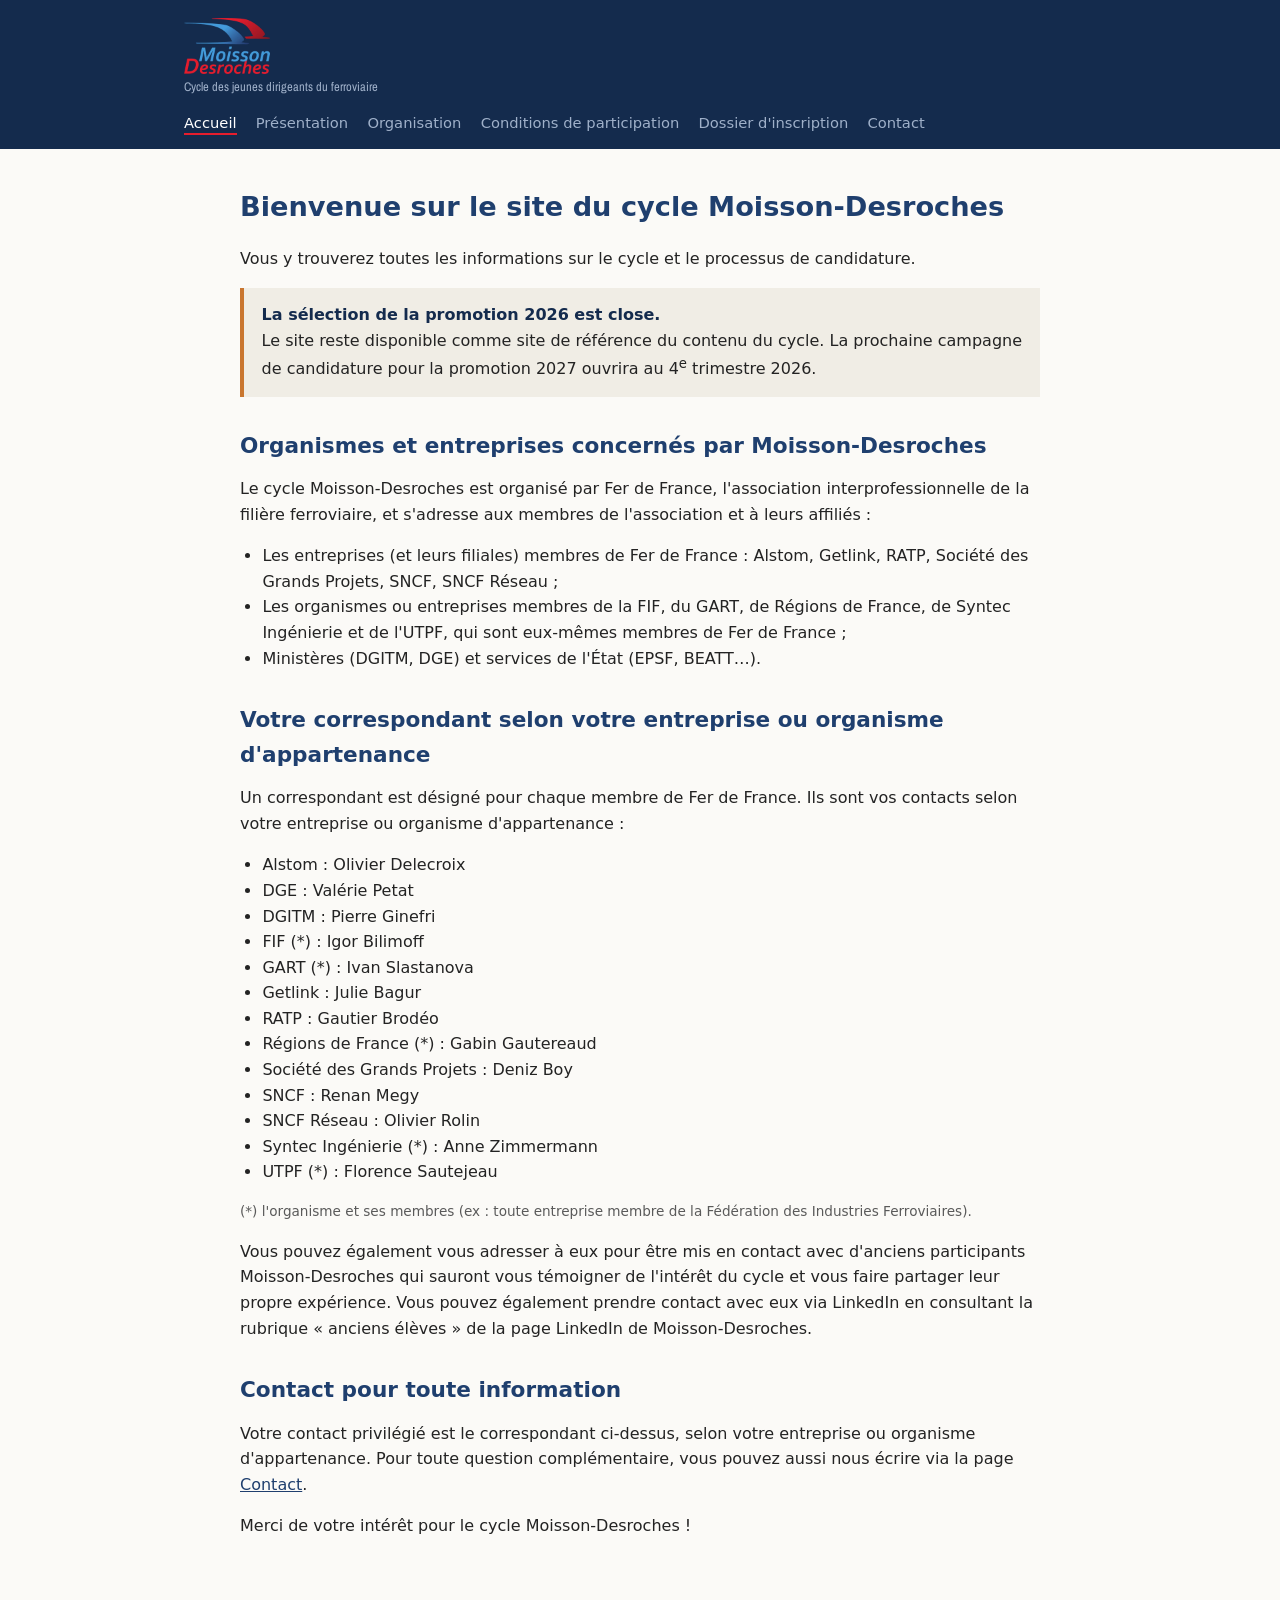
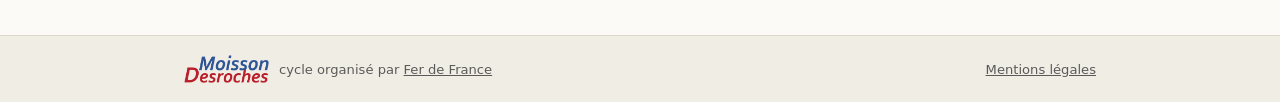
==== index.html @ f47c8f0b "Add files via upload" ====
<!doctype html>
<html lang="fr">
<head>
<meta charset="utf-8">
<meta name="viewport" content="width=device-width, initial-scale=1">
<title>Moisson-Desroches, Cycle des jeunes dirigeants du ferroviaire</title>
<link rel="stylesheet" href="style.css">
</head>
<body>
<header class="entete">
  <div class="entete-contenu">
    <div class="marque">
      <img class="logo" src="images/logo-moisson-desroches-fond-sombre.webp" alt="Logo Moisson-Desroches">
      <p class="signature">Cycle des jeunes dirigeants du ferroviaire</p>
    </div>
    <nav class="principale">
      <ul>
        <li><a href="index.html" aria-current="page">Accueil</a></li>
        <li><a href="presentation.html">Présentation</a></li>
        <li><a href="organisation.html">Organisation</a></li>
        <li><a href="conditions.html">Conditions de participation</a></li>
        <li><a href="dossier-inscription.html">Dossier d'inscription</a></li>
        <li><a href="contact.html">Contact</a></li>
      </ul>
    </nav>
  </div>
</header>

<main>
  <h1>Bienvenue sur le site du cycle Moisson-Desroches</h1>

  <p>Vous y trouverez toutes les informations sur le cycle et le processus de candidature.</p>

  <div class="alerte">
    <strong>La sélection de la promotion 2026 est close.</strong><br>
    Le site reste disponible comme site de référence du contenu du cycle. La prochaine campagne de candidature pour la promotion 2027 ouvrira au 4<sup>e</sup> trimestre 2026.
  </div>

  <h2>Organismes et entreprises concernés par Moisson-Desroches</h2>

  <p>Le cycle Moisson-Desroches est organisé par Fer de France, l'association interprofessionnelle de la filière ferroviaire, et s'adresse aux membres de l'association et à leurs affiliés :</p>

  <ul>
    <li>Les entreprises (et leurs filiales) membres de Fer de France : Alstom, Getlink, RATP, Société des Grands Projets, SNCF, SNCF Réseau ;</li>
    <li>Les organismes ou entreprises membres de la FIF, du GART, de Régions de France, de Syntec Ingénierie et de l'UTPF, qui sont eux-mêmes membres de Fer de France ;</li>
    <li>Ministères (DGITM, DGE) et services de l'État (EPSF, BEATT…).</li>
  </ul>

  <h2>Votre correspondant selon votre entreprise ou organisme d'appartenance</h2>

  <p>Un correspondant est désigné pour chaque membre de Fer de France. Ils sont vos contacts selon votre entreprise ou organisme d'appartenance :</p>

  <ul class="correspondants">
    <li>Alstom : Olivier Delecroix</li>
    <li>DGE : Valérie Petat</li>
    <li>DGITM : Pierre Ginefri</li>
    <li>FIF (*) : Igor Bilimoff</li>
    <li>GART (*) : Ivan Slastanova</li>
    <li>Getlink : Julie Bagur</li>
    <li>RATP : Gautier Brodéo</li>
    <li>Régions de France (*) : Gabin Gautereaud</li>
    <li>Société des Grands Projets : Deniz Boy</li>
    <li>SNCF : Renan Megy</li>
    <li>SNCF Réseau : Olivier Rolin</li>
    <li>Syntec Ingénierie (*) : Anne Zimmermann</li>
    <li>UTPF (*) : Florence Sautejeau</li>
  </ul>
  <p class="note">(*) l'organisme et ses membres (ex : toute entreprise membre de la Fédération des Industries Ferroviaires).</p>

  <p>Vous pouvez également vous adresser à eux pour être mis en contact avec d'anciens participants Moisson-Desroches qui sauront vous témoigner de l'intérêt du cycle et vous faire partager leur propre expérience. Vous pouvez également prendre contact avec eux via LinkedIn en consultant la rubrique « anciens élèves » de la page LinkedIn de Moisson-Desroches.</p>

  <h2>Contact pour toute information</h2>

  <p>Votre contact privilégié est le correspondant ci-dessus, selon votre entreprise ou organisme d'appartenance. Pour toute question complémentaire, vous pouvez aussi nous écrire via la page <a href="contact.html">Contact</a>.</p>

  <p>Merci de votre intérêt pour le cycle Moisson-Desroches !</p>
</main>

<footer class="pied">
  <div class="pied-contenu">
    <div class="pied-marque">
      <img class="texte-logo" src="images/texte-moisson-desroches.webp" alt="Moisson-Desroches">
      <span>cycle organisé par <a href="https://ferdefrance.fr">Fer de France</a></span>
    </div>
    <a href="mentions-legales.html">Mentions légales</a>
  </div>
</footer>
</body>
</html>
---- style.css ----
/* Site Moisson-Desroches, feuille de style commune */

:root {
  --bleu-nuit: #142b4d;
  --bleu-nuit-clair: #1f3f6e;
  --rouge: #e61d2d;
  --ambre: #c9762f;
  --fond: #fbfaf7;
  --fond-encadre: #f0ede5;
  --texte: #232323;
  --texte-clair: #5a5a5a;
  --bordure: #ddd8cb;
  --largeur-max: 800px;
}

@font-face {
  font-family: 'Archivo Narrow';
  src: url('fonts/archivo-narrow-latin.woff2') format('woff2');
}

* {
  box-sizing: border-box;
}

body {
  margin: 0;
  font-family: system-ui, -apple-system, "Segoe UI", Roboto, Arial, sans-serif;
  color: var(--texte);
  background: var(--fond);
  line-height: 1.6;
}

header.entete {
  background: var(--bleu-nuit);
  color: #fff;
}

.entete-contenu {
  max-width: 960px;
  margin: 0 auto;
  padding: 1.1rem 1.5rem 0.9rem;
  display: flex;
  align-items: flex-end;
  justify-content: space-between;
  gap: 1rem;
  flex-wrap: wrap;
}

.marque {
  display: flex;
  flex-direction: column;
  align-items: flex-start;
  gap: 0.35rem;
}

.entete-contenu img.logo {
  height: 56px;
  width: auto;
}

.signature {
  font-size: 0.78rem;
  line-height: 1.3;
  color: #9fb0c9;
  margin: 0;
  font-family: 'Archivo Narrow', system-ui, -apple-system, "Segoe UI", Roboto, Arial, sans-serif;
}

nav.principale ul {
  list-style: none;
  display: flex;
  flex-wrap: wrap;
  gap: 0.3rem 1.2rem;
  margin: 0;
  padding: 0;
  font-family: system-ui, -apple-system, "Segoe UI", Roboto, Arial, sans-serif;
  font-size: 0.92rem;
}

nav.principale a {
  color: #9fb0c9;
  text-decoration: none;
  border-bottom: 2px solid transparent;
  padding-bottom: 2px;
}

nav.principale a:hover,
nav.principale a[aria-current="page"] {
  border-bottom-color: var(--rouge);
  color: #fff;
}

main {
  max-width: 960px;
  margin: 0 auto;
  padding: 2.2rem 1.5rem 3rem;
}

main > * {
  max-width: var(--largeur-max);
  margin-left: auto;
  margin-right: auto;
}

h1 {
  font-size: 1.7rem;
  color: var(--bleu-nuit-clair);
  margin-top: 0;
}

h2 {
  font-size: 1.35rem;
  color: var(--bleu-nuit-clair);
  margin: 2rem auto 0.8rem;
}

h3 {
  font-size: 1.1rem;
  color: var(--bleu-nuit-clair);
  margin: 1.4rem auto 0.6rem;
}

p {
  margin: 0 auto 1rem;
}

ul, ol {
  margin: 0 auto 1rem;
  padding-left: 1.4rem;
}

a {
  color: var(--bleu-nuit-clair);
}

a:hover {
  color: var(--rouge);
}

.alerte {
  background: var(--fond-encadre);
  border-left: 4px solid var(--ambre);
  padding: 0.9rem 1.1rem;
  margin: 0 auto 1.4rem;
  font-family: system-ui, -apple-system, "Segoe UI", Roboto, Arial, sans-serif;
  font-size: 1rem;
}

.alerte strong {
  color: var(--bleu-nuit);
}

.encadre {
  background: var(--fond-encadre);
  border: 1px solid var(--bordure);
  border-radius: 6px;
  padding: 1rem 1.2rem;
  margin: 1.2rem auto;
}

figure {
  margin: 1.5rem auto;
}

figure img {
  max-width: 100%;
  height: auto;
  border-radius: 4px;
  display: block;
}

figcaption {
  font-family: system-ui, -apple-system, "Segoe UI", Roboto, Arial, sans-serif;
  font-size: 0.85rem;
  color: var(--texte-clair);
  margin-top: 0.4rem;
}

.note {
  font-size: 0.85rem;
  color: var(--texte-clair);
  font-family: system-ui, -apple-system, "Segoe UI", Roboto, Arial, sans-serif;
}

footer.pied {
  border-top: 1px solid var(--bordure);
  background: var(--fond-encadre);
  margin-top: 2rem;
}

.pied-contenu {
  max-width: 960px;
  margin: 0 auto;
  padding: 1.2rem 1.5rem;
  display: flex;
  align-items: center;
  justify-content: space-between;
  flex-wrap: wrap;
  gap: 1.5rem;
  font-family: system-ui, -apple-system, "Segoe UI", Roboto, Arial, sans-serif;
  font-size: 0.82rem;
  color: var(--texte-clair);
}

.pied-contenu img.texte-logo {
  height: 28px;
  width: auto;
}

.pied-marque {
  display: flex;
  align-items: center;
  gap: 0.6rem;
}

.pied-contenu a {
  color: var(--texte-clair);
}
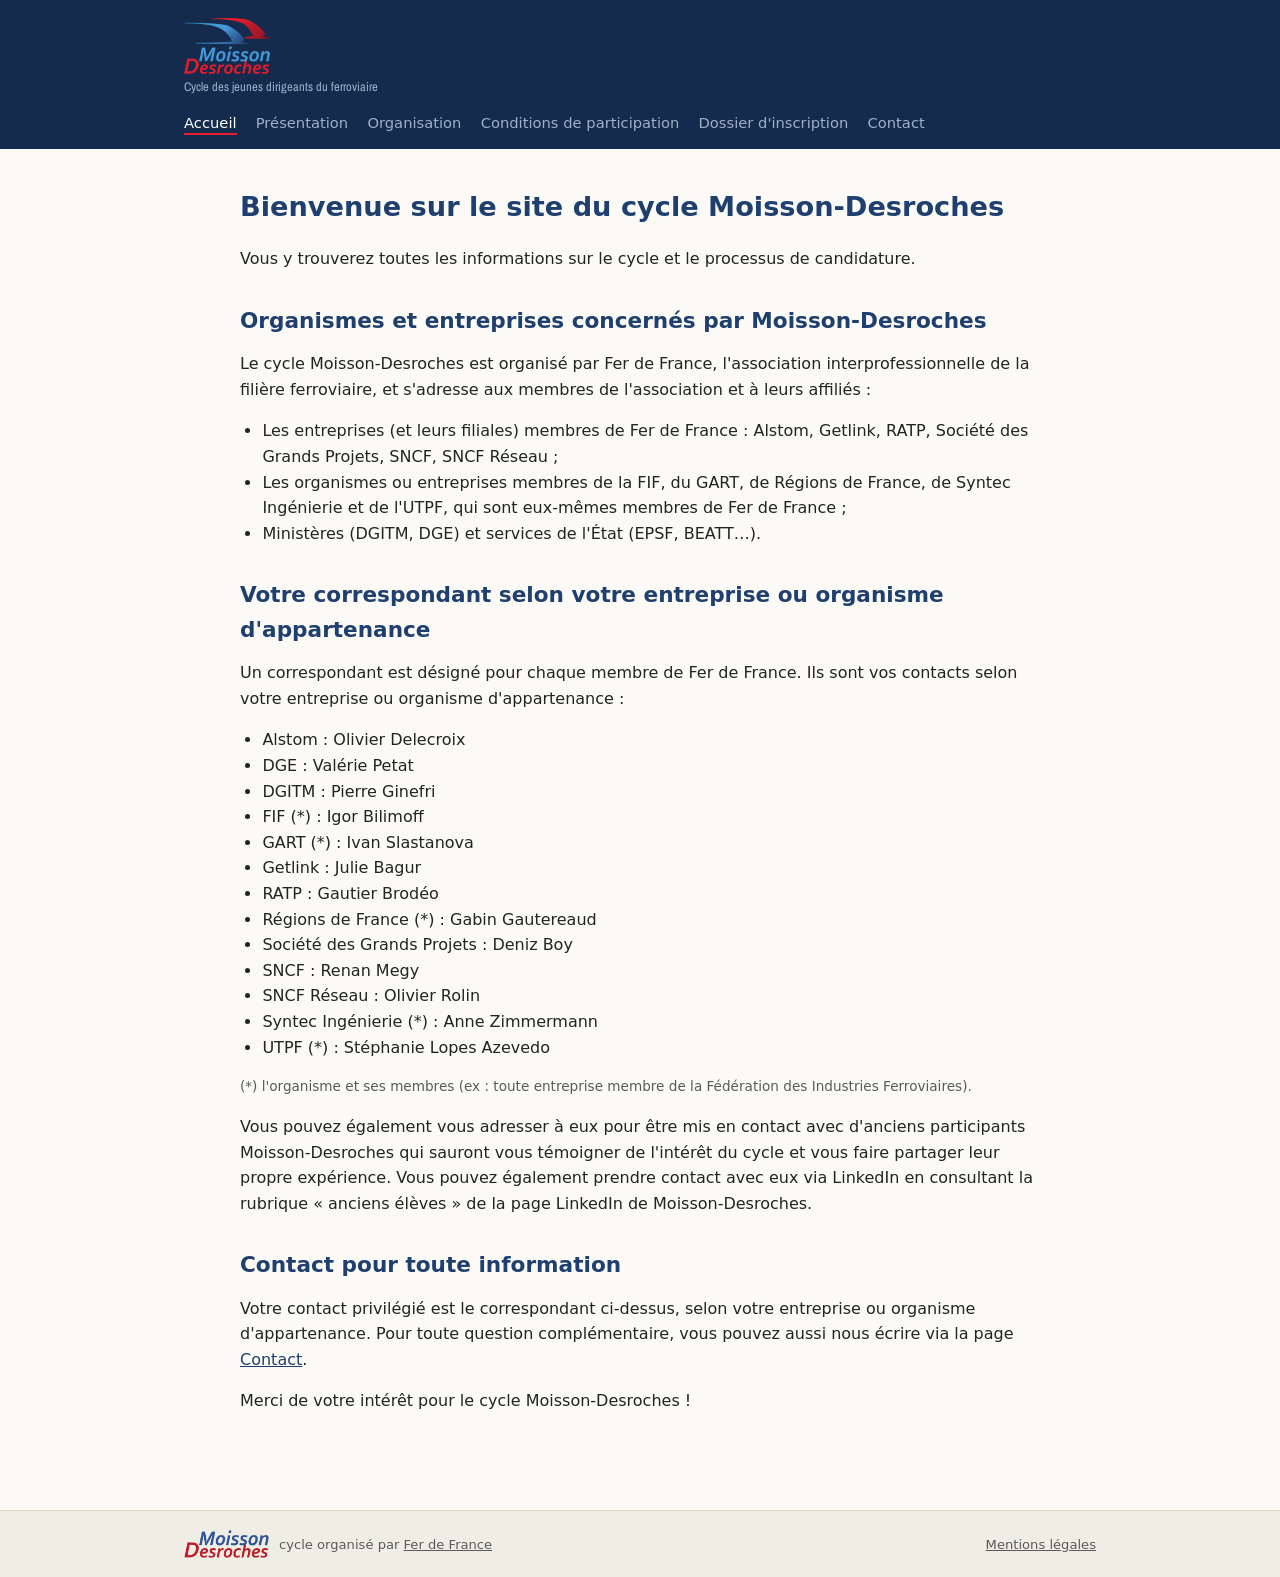
==== commit 71fba3c4: "Ouvre la campagne de recrutement de la promotion 2027 Retire l'encart « sélection close », remet les" ====
--- a/index.html
+++ b/index.html
@@ -31,11 +31,6 @@
 
   <p>Vous y trouverez toutes les informations sur le cycle et le processus de candidature.</p>
 
-  <div class="alerte">
-    <strong>La sélection de la promotion 2026 est close.</strong><br>
-    Le site reste disponible comme site de référence du contenu du cycle. La prochaine campagne de candidature pour la promotion 2027 ouvrira au 4<sup>e</sup> trimestre 2026.
-  </div>
-
   <h2>Organismes et entreprises concernés par Moisson-Desroches</h2>
 
   <p>Le cycle Moisson-Desroches est organisé par Fer de France, l'association interprofessionnelle de la filière ferroviaire, et s'adresse aux membres de l'association et à leurs affiliés :</p>
@@ -63,7 +58,7 @@
     <li>SNCF : Renan Megy</li>
     <li>SNCF Réseau : Olivier Rolin</li>
     <li>Syntec Ingénierie (*) : Anne Zimmermann</li>
-    <li>UTPF (*) : Florence Sautejeau</li>
+    <li>UTPF (*) : Stéphanie Lopes Azevedo</li>
   </ul>
   <p class="note">(*) l'organisme et ses membres (ex : toute entreprise membre de la Fédération des Industries Ferroviaires).</p>
 
